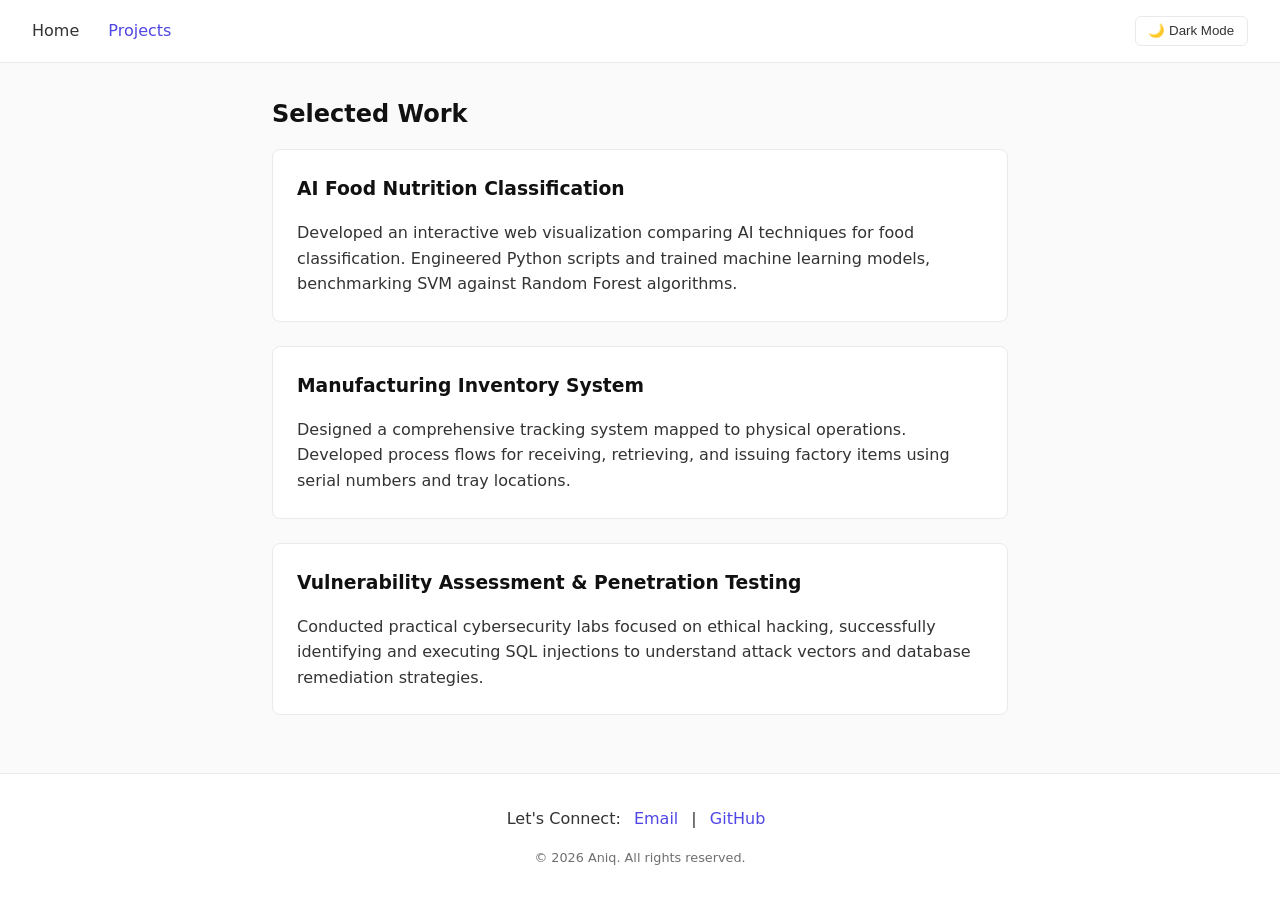
==== project.html @ d4798017 "add header,footer" ====
<!DOCTYPE html>
<html lang="en">
<head>
  <meta charset="UTF-8">
  <meta name="viewport" content="width=device-width, initial-scale=1.0">
  <title>Aniq | Projects</title>
  <link rel="stylesheet" href="style.css">
</head>
<body>

  <header>
    <nav>
      <a href="index.html">Home</a>
      <a href="projects.html" class="active">Projects</a>
    </nav>
    <button id="theme-toggle">🌙 Dark Mode</button>
  </header>

  <div class="container">
    <h2>Selected Work</h2>
    
    <div class="project">
      <h3>AI Food Nutrition Classification</h3>
      <p>Developed an interactive web visualization comparing AI techniques for food classification. Engineered Python scripts and trained machine learning models, benchmarking SVM against Random Forest algorithms.</p>
    </div>
    
    <div class="project">
      <h3>Manufacturing Inventory System</h3>
      <p>Designed a comprehensive tracking system mapped to physical operations. Developed process flows for receiving, retrieving, and issuing factory items using serial numbers and tray locations.</p>
    </div>
    
    <div class="project">
      <h3>Vulnerability Assessment & Penetration Testing</h3>
      <p>Conducted practical cybersecurity labs focused on ethical hacking, successfully identifying and executing SQL injections to understand attack vectors and database remediation strategies.</p>
    </div>
  </div>

  <footer>
    <p>Let's Connect: <a href="mailto:your@email.com">Email</a> | <a href="https://github.com/aniqizudin">GitHub</a></p>
    <p style="font-size: 0.8rem; margin-top: 1rem; opacity: 0.7;">© 2026 Aniq. All rights reserved.</p>
  </footer>

  <script src="script.js"></script>
</body>
</html>
---- style.css ----
:root {
  --bg-color: #fafafa;
  --text-color: #333;
  --heading-color: #111;
  --card-bg: #fff;
  --card-border: #eaeaea;
  --accent-color: #4f46e5; /* Modern Indigo Accent */
  --header-bg: #ffffff;
  --shadow: rgba(0,0,0,0.05);
}

.dark-mode {
  --bg-color: #121212;
  --text-color: #a0aec0;
  --heading-color: #f7fafc;
  --card-bg: #1e1e1e;
  --card-border: #2d3748;
  --accent-color: #818cf8;
  --header-bg: #1a202c;
  --shadow: rgba(0,0,0,0.2);
}

* { margin: 0; padding: 0; box-sizing: border-box; }

body { 
  font-family: system-ui, -apple-system, sans-serif; 
  line-height: 1.6; 
  color: var(--text-color); 
  background: var(--bg-color);
  transition: 0.3s;
  display: flex;
  flex-direction: column;
  min-height: 100vh;
}

.container { max-width: 800px; margin: 0 auto; padding: 2rem; flex: 1; width: 100%; }

h1, h2, h3 { color: var(--heading-color); margin-bottom: 1rem; }

/* Header & Nav */
header {
  background: var(--header-bg);
  border-bottom: 1px solid var(--card-border);
  padding: 1rem 2rem;
  display: flex;
  justify-content: space-between;
  align-items: center;
}
nav a { color: var(--text-color); text-decoration: none; margin-right: 1.5rem; font-weight: 500; }
nav a:hover, nav a.active { color: var(--accent-color); }

#theme-toggle {
  background: var(--card-bg); color: var(--text-color); border: 1px solid var(--card-border);
  padding: 0.4rem 0.8rem; border-radius: 6px; cursor: pointer;
}

/* Content */
.hero { text-align: center; margin: 3rem 0; }
.hero h1 { font-size: 2.5rem; color: var(--accent-color); }
.about-card { background: var(--card-bg); padding: 2rem; border-radius: 8px; border: 1px solid var(--card-border); box-shadow: 0 4px 6px var(--shadow); }

.project { 
  margin-bottom: 1.5rem; padding: 1.5rem; background: var(--card-bg); 
  border: 1px solid var(--card-border); border-radius: 8px; transition: 0.2s; 
}
.project:hover { transform: translateY(-3px); border-color: var(--accent-color); box-shadow: 0 10px 20px var(--shadow); }

/* Footer */
footer { text-align: center; padding: 2rem; border-top: 1px solid var(--card-border); background: var(--header-bg); margin-top: auto; }
footer a { color: var(--accent-color); text-decoration: none; margin: 0 0.5rem; }
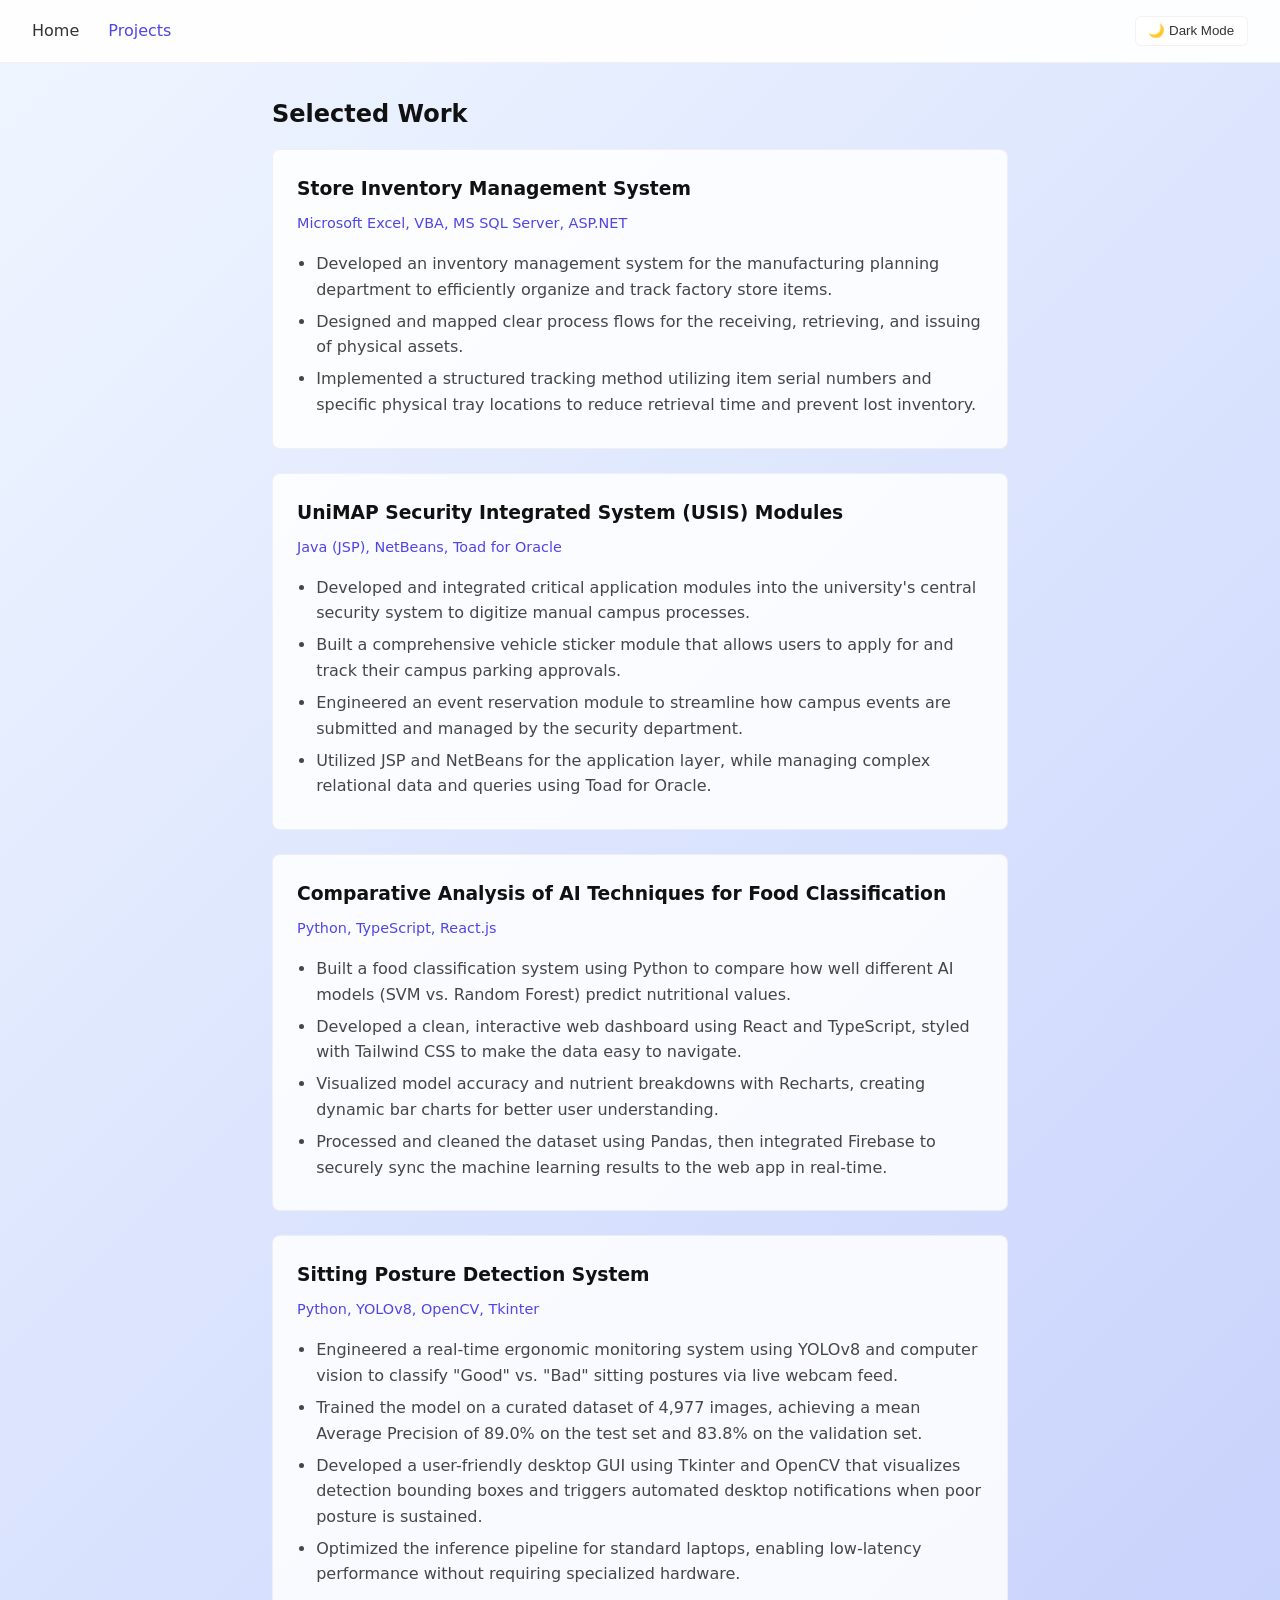
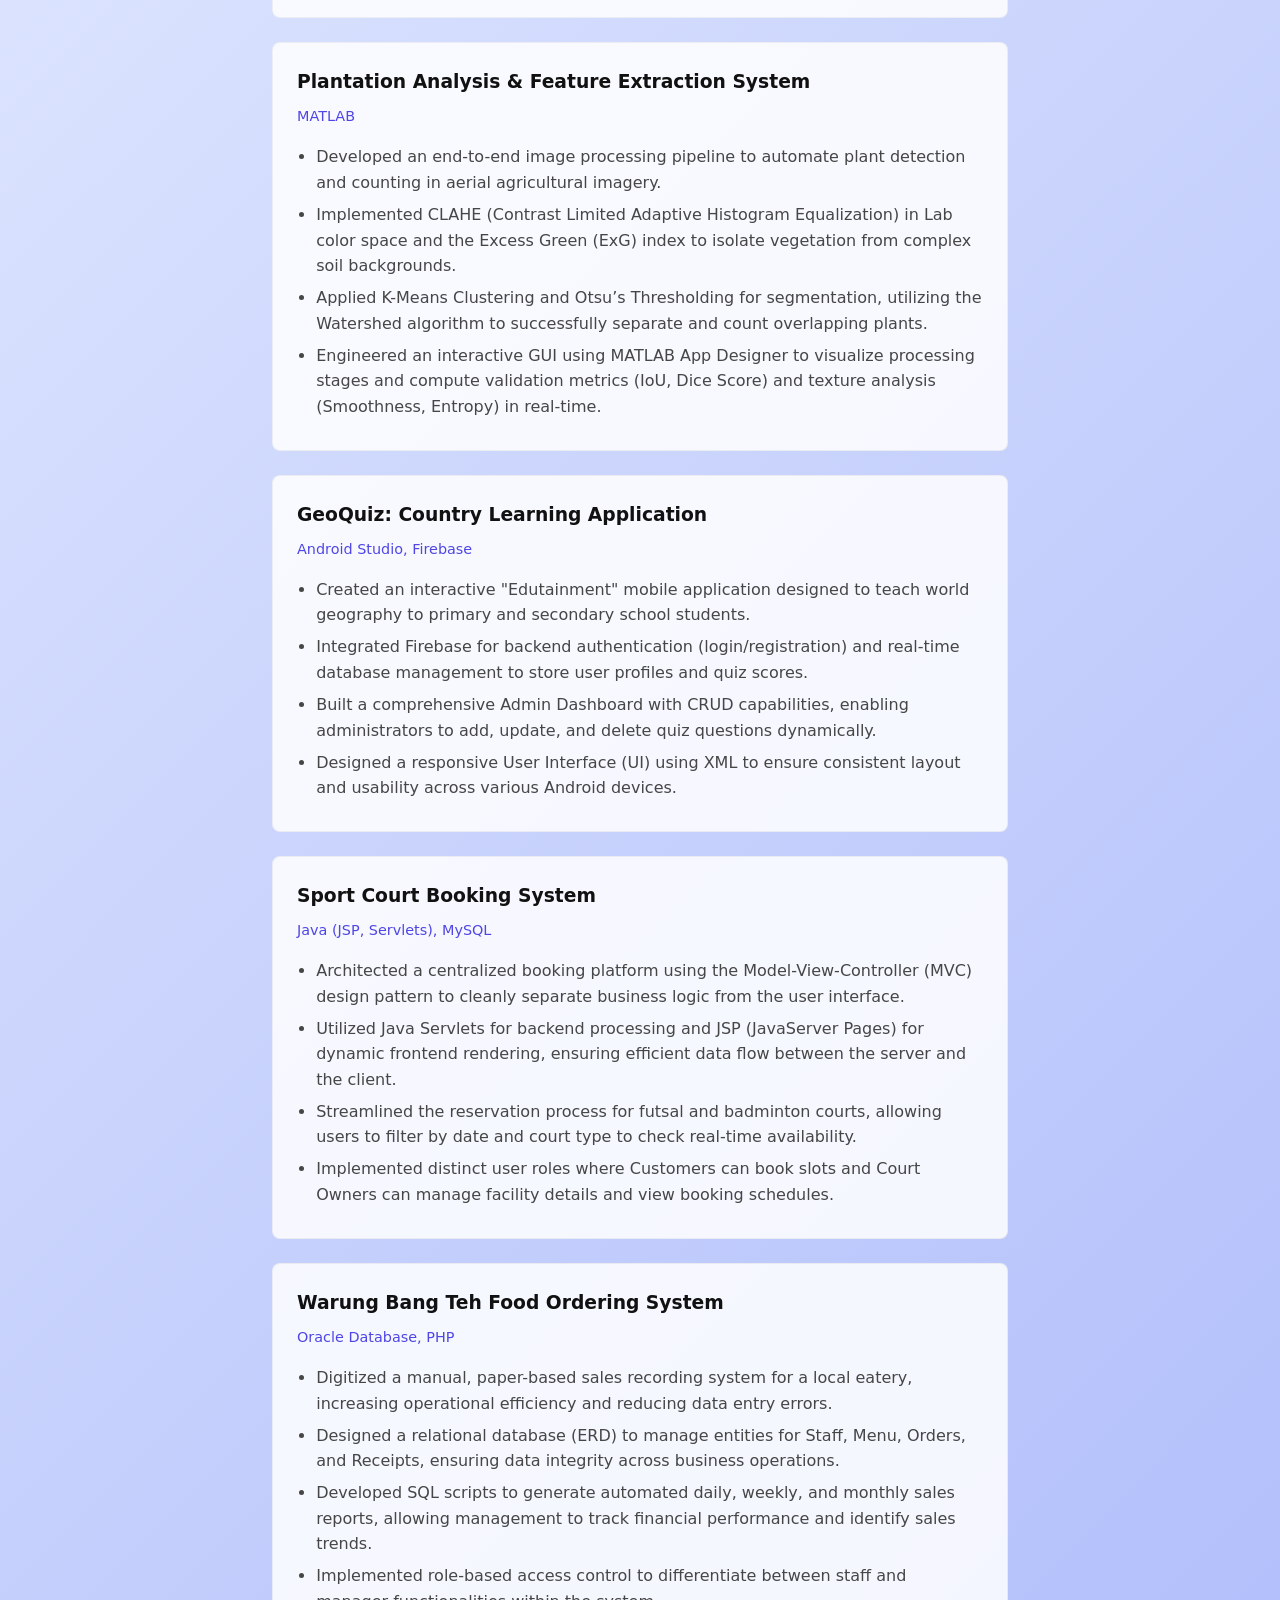
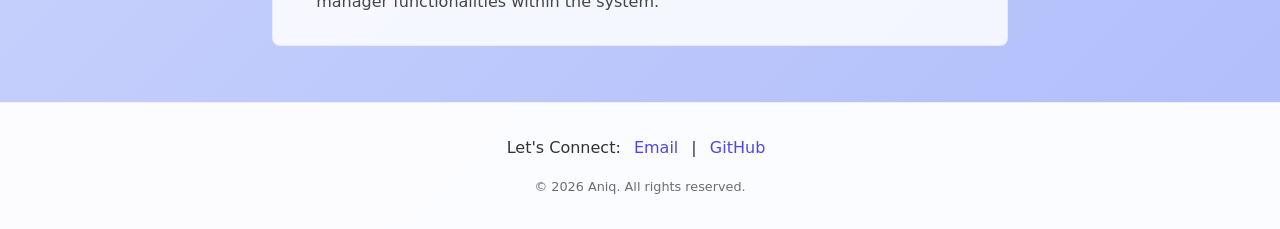
==== commit a48bca2a: "projects update" ====
--- a/project.html
+++ b/project.html
@@ -5,13 +5,19 @@
   <meta name="viewport" content="width=device-width, initial-scale=1.0">
   <title>Aniq | Projects</title>
   <link rel="stylesheet" href="style.css">
+  <style>
+    /* A quick addition to make bullet points look clean inside the cards */
+    .project ul { margin-top: 0.8rem; padding-left: 1.2rem; }
+    .project li { margin-bottom: 0.4rem; color: var(--text-color); opacity: 0.9; }
+    .tech-stack { font-size: 0.9rem; color: var(--accent-color); font-weight: 500; margin-top: -0.5rem; margin-bottom: 1rem; }
+  </style>
 </head>
 <body>
 
   <header>
     <nav>
       <a href="index.html">Home</a>
-      <a href="projects.html" class="active">Projects</a>
+      <a href="project.html" class="active">Projects</a>
     </nav>
     <button id="theme-toggle">🌙 Dark Mode</button>
   </header>
@@ -20,23 +26,96 @@
     <h2>Selected Work</h2>
     
     <div class="project">
-      <h3>AI Food Nutrition Classification</h3>
-      <p>Developed an interactive web visualization comparing AI techniques for food classification. Engineered Python scripts and trained machine learning models, benchmarking SVM against Random Forest algorithms.</p>
+      <h3>Store Inventory Management System</h3>
+      <p class="tech-stack">Microsoft Excel, VBA, MS SQL Server, ASP.NET</p>
+      <ul>
+        <li>Developed an inventory management system for the manufacturing planning department to efficiently organize and track factory store items.</li>
+        <li>Designed and mapped clear process flows for the receiving, retrieving, and issuing of physical assets.</li>
+        <li>Implemented a structured tracking method utilizing item serial numbers and specific physical tray locations to reduce retrieval time and prevent lost inventory.</li>
+      </ul>
+    </div>
+
+    <div class="project">
+      <h3>UniMAP Security Integrated System (USIS) Modules</h3>
+      <p class="tech-stack">Java (JSP), NetBeans, Toad for Oracle</p>
+      <ul>
+        <li>Developed and integrated critical application modules into the university's central security system to digitize manual campus processes.</li>
+        <li>Built a comprehensive vehicle sticker module that allows users to apply for and track their campus parking approvals.</li>
+        <li>Engineered an event reservation module to streamline how campus events are submitted and managed by the security department.</li>
+        <li>Utilized JSP and NetBeans for the application layer, while managing complex relational data and queries using Toad for Oracle.</li>
+      </ul>
+    </div>
+
+    <div class="project">
+      <h3>Comparative Analysis of AI Techniques for Food Classification</h3>
+      <p class="tech-stack">Python, TypeScript, React.js</p>
+      <ul>
+        <li>Built a food classification system using Python to compare how well different AI models (SVM vs. Random Forest) predict nutritional values.</li>
+        <li>Developed a clean, interactive web dashboard using React and TypeScript, styled with Tailwind CSS to make the data easy to navigate.</li>
+        <li>Visualized model accuracy and nutrient breakdowns with Recharts, creating dynamic bar charts for better user understanding.</li>
+        <li>Processed and cleaned the dataset using Pandas, then integrated Firebase to securely sync the machine learning results to the web app in real-time.</li>
+      </ul>
     </div>
     
     <div class="project">
-      <h3>Manufacturing Inventory System</h3>
-      <p>Designed a comprehensive tracking system mapped to physical operations. Developed process flows for receiving, retrieving, and issuing factory items using serial numbers and tray locations.</p>
+      <h3>Sitting Posture Detection System</h3>
+      <p class="tech-stack">Python, YOLOv8, OpenCV, Tkinter</p>
+      <ul>
+        <li>Engineered a real-time ergonomic monitoring system using YOLOv8 and computer vision to classify "Good" vs. "Bad" sitting postures via live webcam feed.</li>
+        <li>Trained the model on a curated dataset of 4,977 images, achieving a mean Average Precision of 89.0% on the test set and 83.8% on the validation set.</li>
+        <li>Developed a user-friendly desktop GUI using Tkinter and OpenCV that visualizes detection bounding boxes and triggers automated desktop notifications when poor posture is sustained.</li>
+        <li>Optimized the inference pipeline for standard laptops, enabling low-latency performance without requiring specialized hardware.</li>
+      </ul>
     </div>
     
     <div class="project">
-      <h3>Vulnerability Assessment & Penetration Testing</h3>
-      <p>Conducted practical cybersecurity labs focused on ethical hacking, successfully identifying and executing SQL injections to understand attack vectors and database remediation strategies.</p>
+      <h3>Plantation Analysis & Feature Extraction System</h3>
+      <p class="tech-stack">MATLAB</p>
+      <ul>
+        <li>Developed an end-to-end image processing pipeline to automate plant detection and counting in aerial agricultural imagery.</li>
+        <li>Implemented CLAHE (Contrast Limited Adaptive Histogram Equalization) in Lab color space and the Excess Green (ExG) index to isolate vegetation from complex soil backgrounds.</li>
+        <li>Applied K-Means Clustering and Otsu’s Thresholding for segmentation, utilizing the Watershed algorithm to successfully separate and count overlapping plants.</li>
+        <li>Engineered an interactive GUI using MATLAB App Designer to visualize processing stages and compute validation metrics (IoU, Dice Score) and texture analysis (Smoothness, Entropy) in real-time.</li>
+      </ul>
     </div>
+
+    <div class="project">
+      <h3>GeoQuiz: Country Learning Application</h3>
+      <p class="tech-stack">Android Studio, Firebase</p>
+      <ul>
+        <li>Created an interactive "Edutainment" mobile application designed to teach world geography to primary and secondary school students.</li>
+        <li>Integrated Firebase for backend authentication (login/registration) and real-time database management to store user profiles and quiz scores.</li>
+        <li>Built a comprehensive Admin Dashboard with CRUD capabilities, enabling administrators to add, update, and delete quiz questions dynamically.</li>
+        <li>Designed a responsive User Interface (UI) using XML to ensure consistent layout and usability across various Android devices.</li>
+      </ul>
+    </div>
+
+    <div class="project">
+      <h3>Sport Court Booking System</h3>
+      <p class="tech-stack">Java (JSP, Servlets), MySQL</p>
+      <ul>
+        <li>Architected a centralized booking platform using the Model-View-Controller (MVC) design pattern to cleanly separate business logic from the user interface.</li>
+        <li>Utilized Java Servlets for backend processing and JSP (JavaServer Pages) for dynamic frontend rendering, ensuring efficient data flow between the server and the client.</li>
+        <li>Streamlined the reservation process for futsal and badminton courts, allowing users to filter by date and court type to check real-time availability.</li>
+        <li>Implemented distinct user roles where Customers can book slots and Court Owners can manage facility details and view booking schedules.</li>
+      </ul>
+    </div>
+
+    <div class="project">
+      <h3>Warung Bang Teh Food Ordering System</h3>
+      <p class="tech-stack">Oracle Database, PHP</p>
+      <ul>
+        <li>Digitized a manual, paper-based sales recording system for a local eatery, increasing operational efficiency and reducing data entry errors.</li>
+        <li>Designed a relational database (ERD) to manage entities for Staff, Menu, Orders, and Receipts, ensuring data integrity across business operations.</li>
+        <li>Developed SQL scripts to generate automated daily, weekly, and monthly sales reports, allowing management to track financial performance and identify sales trends.</li>
+        <li>Implemented role-based access control to differentiate between staff and manager functionalities within the system.</li>
+      </ul>
+    </div>
+
   </div>
 
   <footer>
-    <p>Let's Connect: <a href="mailto:your@email.com">Email</a> | <a href="https://github.com/aniqizudin">GitHub</a></p>
+    <p>Let's Connect: <a href="mailto:muhdaniq.salleh@email.com">Email</a> | <a href="https://github.com/aniqizudin">GitHub</a></p>
     <p style="font-size: 0.8rem; margin-top: 1rem; opacity: 0.7;">© 2026 Aniq. All rights reserved.</p>
   </footer>
 
--- a/style.css
+++ b/style.css
@@ -1,23 +1,31 @@
 :root {
-  --bg-color: #fafafa;
+  /* Stronger blue and indigo gradient for light mode */
+  --bg-gradient: linear-gradient(-45deg, #f0f6ff, #80b3f1, #9aaaf9, #f0f6ff);
   --text-color: #333;
   --heading-color: #111;
-  --card-bg: #fff;
-  --card-border: #eaeaea;
-  --accent-color: #4f46e5; /* Modern Indigo Accent */
-  --header-bg: #ffffff;
+  --card-bg: rgba(255, 255, 255, 0.85); /* Keeps the cards clean and white */
+  --card-border: rgba(0,0,0,0.05);
+  --accent-color: #4f46e5; 
+  --header-bg: rgba(255, 255, 255, 0.95);
   --shadow: rgba(0,0,0,0.05);
 }
 
 .dark-mode {
-  --bg-color: #121212;
+  /* Deep, rich gradient for dark mode */
+  --bg-gradient: linear-gradient(-45deg, #121212, #1e1b4b, #312e81, #121212);
   --text-color: #a0aec0;
   --heading-color: #f7fafc;
-  --card-bg: #1e1e1e;
-  --card-border: #2d3748;
+  --card-bg: rgba(30, 30, 30, 0.85);
+  --card-border: rgba(255,255,255,0.05);
   --accent-color: #818cf8;
-  --header-bg: #1a202c;
+  --header-bg: rgba(26, 32, 44, 0.95);
   --shadow: rgba(0,0,0,0.2);
+}
+
+@keyframes gradientBG {
+  0% { background-position: 0% 50%; }
+  50% { background-position: 100% 50%; }
+  100% { background-position: 0% 50%; }
 }
 
 * { margin: 0; padding: 0; box-sizing: border-box; }
@@ -26,8 +34,13 @@
   font-family: system-ui, -apple-system, sans-serif; 
   line-height: 1.6; 
   color: var(--text-color); 
-  background: var(--bg-color);
-  transition: 0.3s;
+  
+/* The Animation Magic */
+  background-image: var(--bg-gradient);
+  background-size: 400% 400%;
+  animation: gradientBG 10s ease infinite;
+  
+  transition: color 0.3s; /* Removed background transition so the animation runs smoothly */
   display: flex;
   flex-direction: column;
   min-height: 100vh;
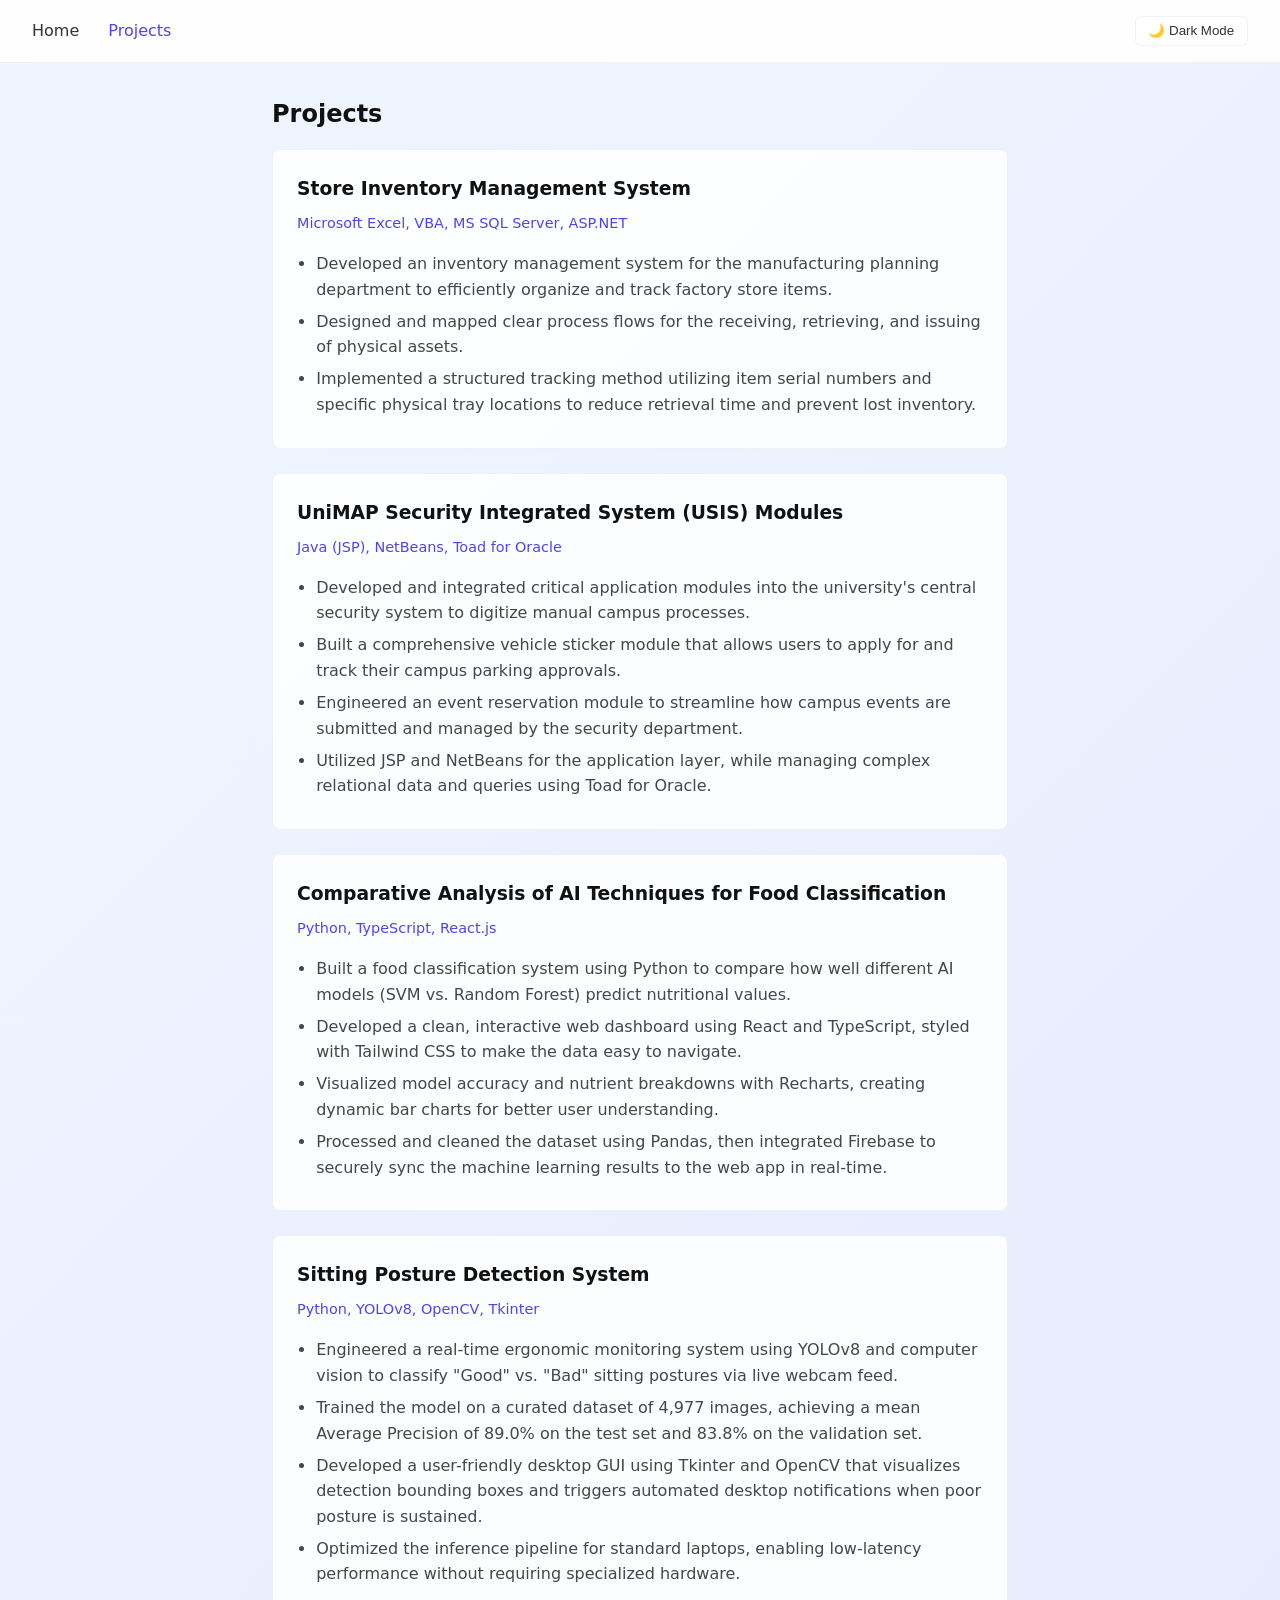
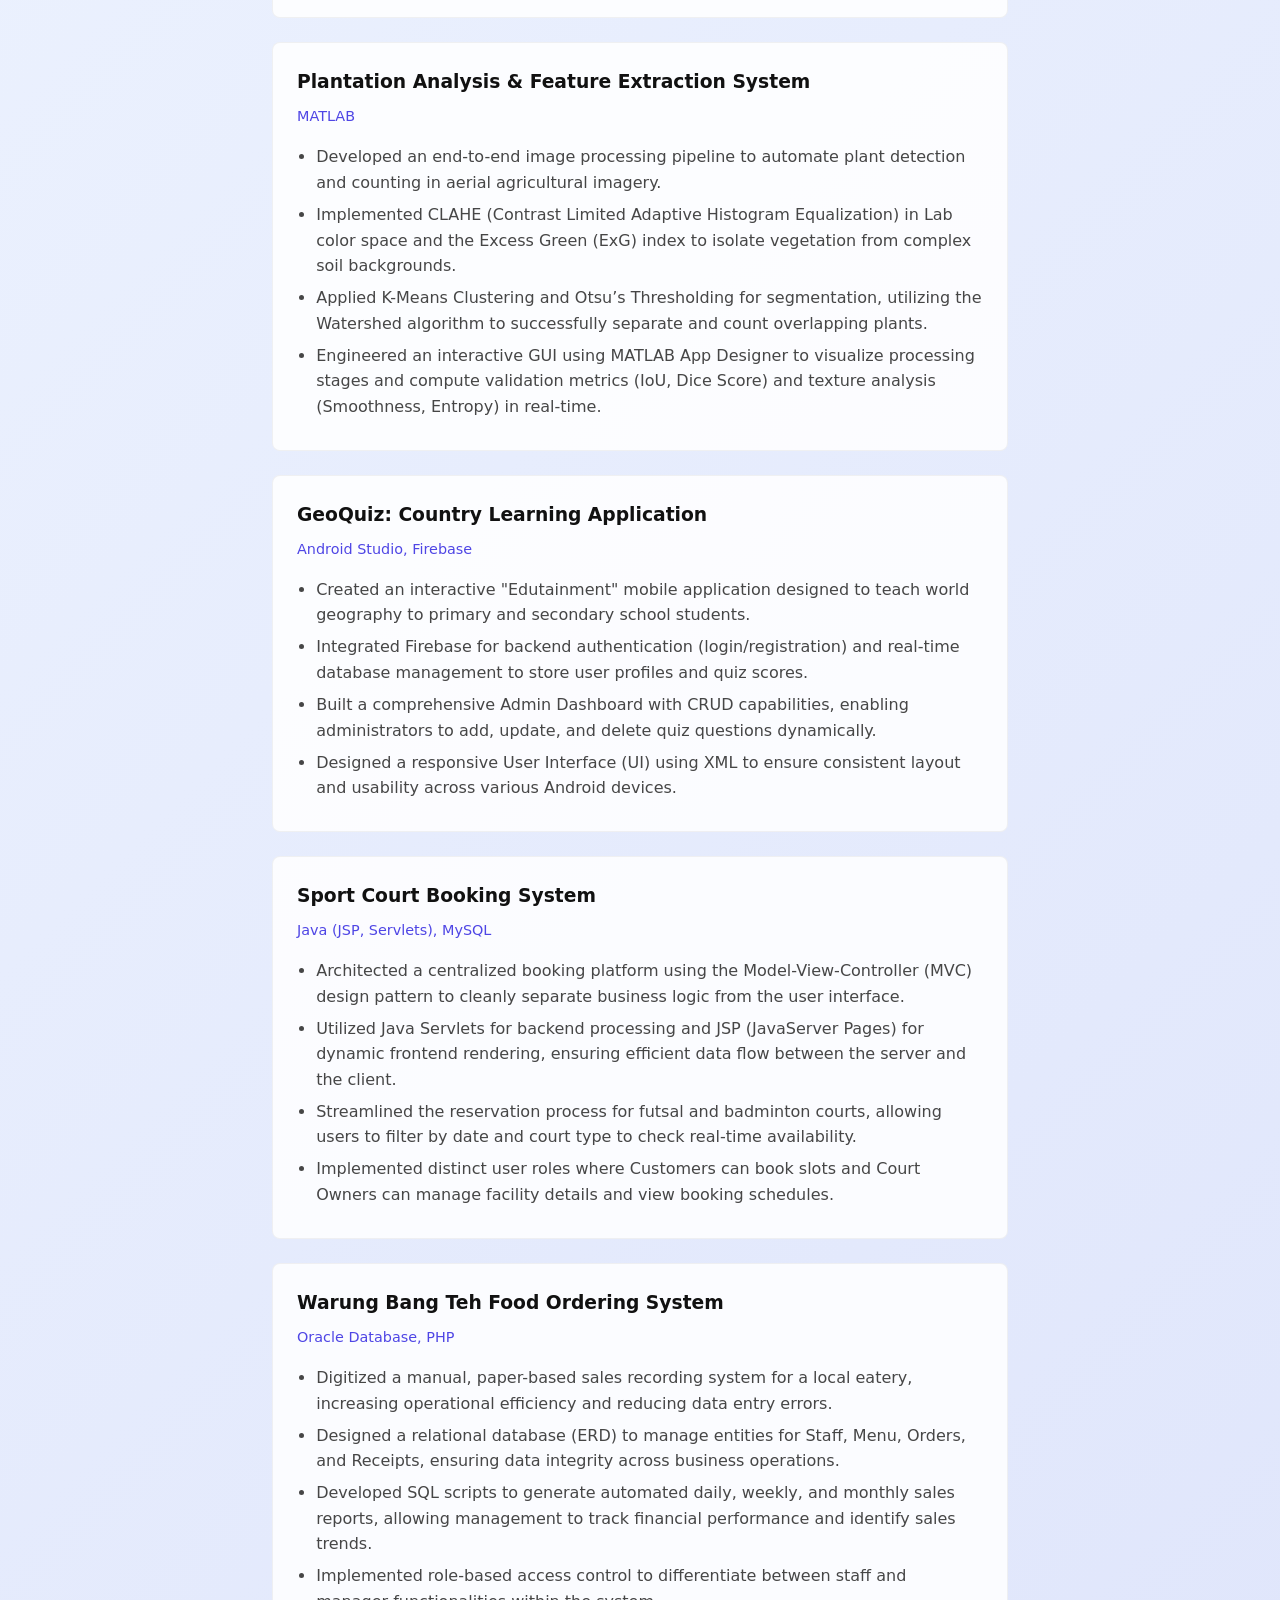
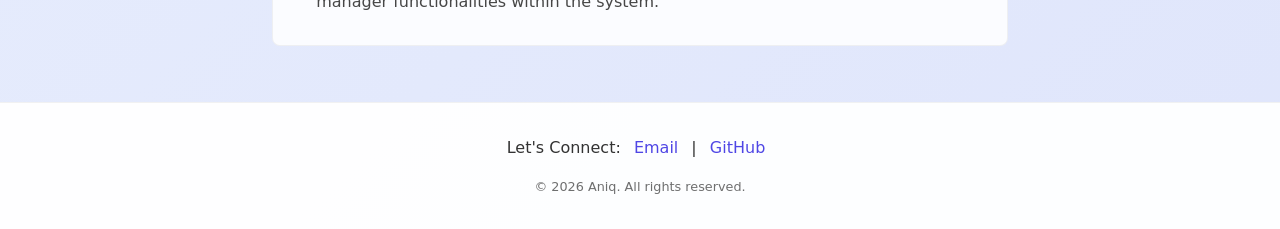
==== commit 6d0014d2: "selectedwork to projects" ====
--- a/project.html
+++ b/project.html
@@ -23,7 +23,7 @@
   </header>
 
   <div class="container">
-    <h2>Selected Work</h2>
+    <h2>Projects</h2>
     
     <div class="project">
       <h3>Store Inventory Management System</h3>
--- a/style.css
+++ b/style.css
@@ -1,6 +1,6 @@
 :root {
   /* Stronger blue and indigo gradient for light mode */
-  --bg-gradient: linear-gradient(-45deg, #f0f6ff, #80b3f1, #9aaaf9, #f0f6ff);
+  --bg-gradient: linear-gradient(-45deg, #f0f6ff, #90bff9, #dae0fa, #f0f6ff);
   --text-color: #333;
   --heading-color: #111;
   --card-bg: rgba(255, 255, 255, 0.85); /* Keeps the cards clean and white */
